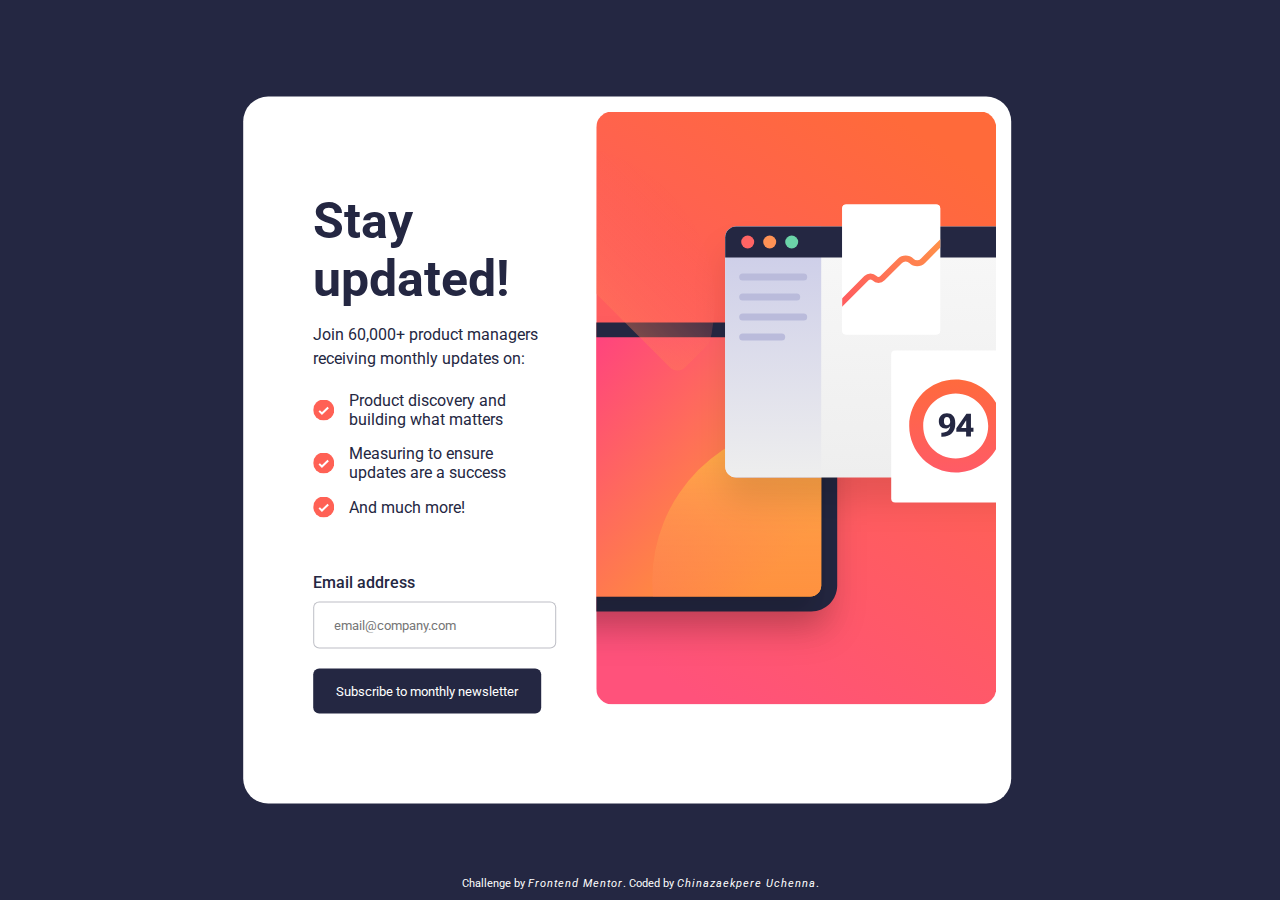
==== index.html @ 2dbe2d6a "Add files via upload" ====
<!DOCTYPE html>
<html lang="en">
  <head>
    <meta charset="UTF-8" />
    <meta name="viewport" content="width=device-width, initial-scale=1.0" />
    <!-- displays site properly based on user's device -->

    <link
      rel="icon"
      type="image/png"
      sizes="32x32"
      href="images/favicon-32x32.png"
    />

    <!-- Link to Stylesheet -->
    <link rel="stylesheet" href="style.css" />

    <title>
      Frontend Mentor | Newsletter sign-up form with success message
    </title>

    <!-- Feel free to remove these styles or customise in your own stylesheet 👍 -->
  </head>
  <body>
    <section>
      <div id="left-side">
        <!-- Sign-up form start -->
        <p class="stayUpdated">Stay updated!</p>
        <p class="join">
          Join 60,000+ product managers receiving monthly updates on:
        </p>

        <p class="list1">
          <img src="images/icon-list.svg" alt="" />
          <span class="list-text">
            Product discovery and building what matters
          </span>
        </p>
        <p class="list1">
          <img src="images/icon-list.svg" alt="" />
          <span class="list-text">
            Measuring to ensure updates are a success
          </span>
        </p>
        <p class="list1">
          <img src="images/icon-list.svg" alt="" />
          <span class="list-text"> And much more! </span>
        </p>

        <div id="mailSection">
          <p class="email_invalid">
            <span class="email"> Email address </span>
            <span class="invalid">Valid Email Required</span>
          </p>
          <input
            id="email_input"
            type="text"
            placeholder="email@company.com"
            required
          />
          <button>Subscribe to monthly newsletter</button>
        </div>
      </div>

      <div id="right-side">
        <img src="images/illustration-sign-up-desktop.svg" alt="" />
      </div>
    </section>

    <footer>
      <div class="attribution">
        Challenge by
        <a href="https://www.frontendmentor.io?ref=challenge" target="_blank"
          >Frontend Mentor</a
        >. Coded by <a href="#">Chinazaekpere Uchenna</a>.
      </div>
    </footer>
    <script src="script.js"></script>
  </body>
</html>
---- style.css ----
@import url("https://fonts.googleapis.com/css2?family=Roboto:wght@400;500;700&display=swap");

* {
  padding: 0;
  margin: 0;
  font-family: "Roboto", sans-serif;
}

body {
  background-color: hsl(234, 29%, 20%);
}

section,
#successSection {
  position: absolute;
  background-color: hsl(0, 0%, 100%);
  top: 50%;
  left: 40%;
  transform: translate(-35%, -50%);
  border-radius: 25px;
  padding: 15px;
  display: flex;
  color: hsl(234, 29%, 20%);
  justify-content: space-between;
}

#successSection {
  flex-direction: column;
  padding: 35px 40px;
  justify-content: flex-start;
  align-items: flex-start;
  width: 24%;
  transform: translate(-15%, -50%);
}

#successSection img {
  width: 15%;
  margin-bottom: 23px;
}

#email_sent {
  font-weight: 400;
}

#left-side {
  width: 40%;
  padding: 65px 55px;
  text-align: left;
}

.stayUpdated {
  font-size: 50px;
  font-weight: 700;
  padding: 15px 0;
}

.join {
  font-size: 16px;
  font-weight: 400;
  padding-bottom: 20px;
  line-height: 1.5;
}

.list1 {
  display: flex;
  align-items: center;
  /* justify-content: center; */
  padding-bottom: 15px;
}

.list-text {
  margin-left: 15px;
}

/* Mail Section */
#mailSection {
  margin-top: 40px;
  display: block;
}

#mailSection p {
  font-weight: 500;
}

.email_invalid {
  display: flex;
  justify-content: space-between;
}

.invalid {
  display: none;
  color: #ff5476;
  font-size: 14px;
}

input,
button {
  margin: 10px 0;
  border-radius: 6px;
  cursor: pointer;
}

input {
  width: 88%;
  padding: 15px 20px;
  border: 1px solid hsla(231, 7%, 60%, 0.6);
  color: hsl(231, 7%, 60%);
  font-weight: 400;
}

input:focus {
  border: 1px solid hsl(234, 29%, 20%);
  color: hsl(234, 29%, 20%);
  font-weight: 500;
}

button {
  width: 100%;
  background-color: hsl(234, 29%, 20%);
  color: hsl(0, 0%, 100%);
  border: none;
  padding: 15px 10px;
}

button:hover {
  background: linear-gradient(to right, #ff5476, #ff6740);
  box-shadow: 0px 20px 15px rgba(255, 84, 118, 0.25);
}

footer {
  position: absolute;
  bottom: 0;
  left: 0;
  width: 100%;
  color: hsl(0, 0%, 100%);
  padding: 10px 0;
  text-align: center;
}

section {
  margin-bottom: 60px;
}

.attribution {
  font-size: 11px;
  text-align: center;
}

.attribution a {
  text-decoration: none;
  color: hsl(0, 0%, 100%);
  font-weight: 400;
  letter-spacing: 1px;
  font-style: italic;
}

.attribution a:hover {
  color: #ff5476;
  text-decoration: underline;
}
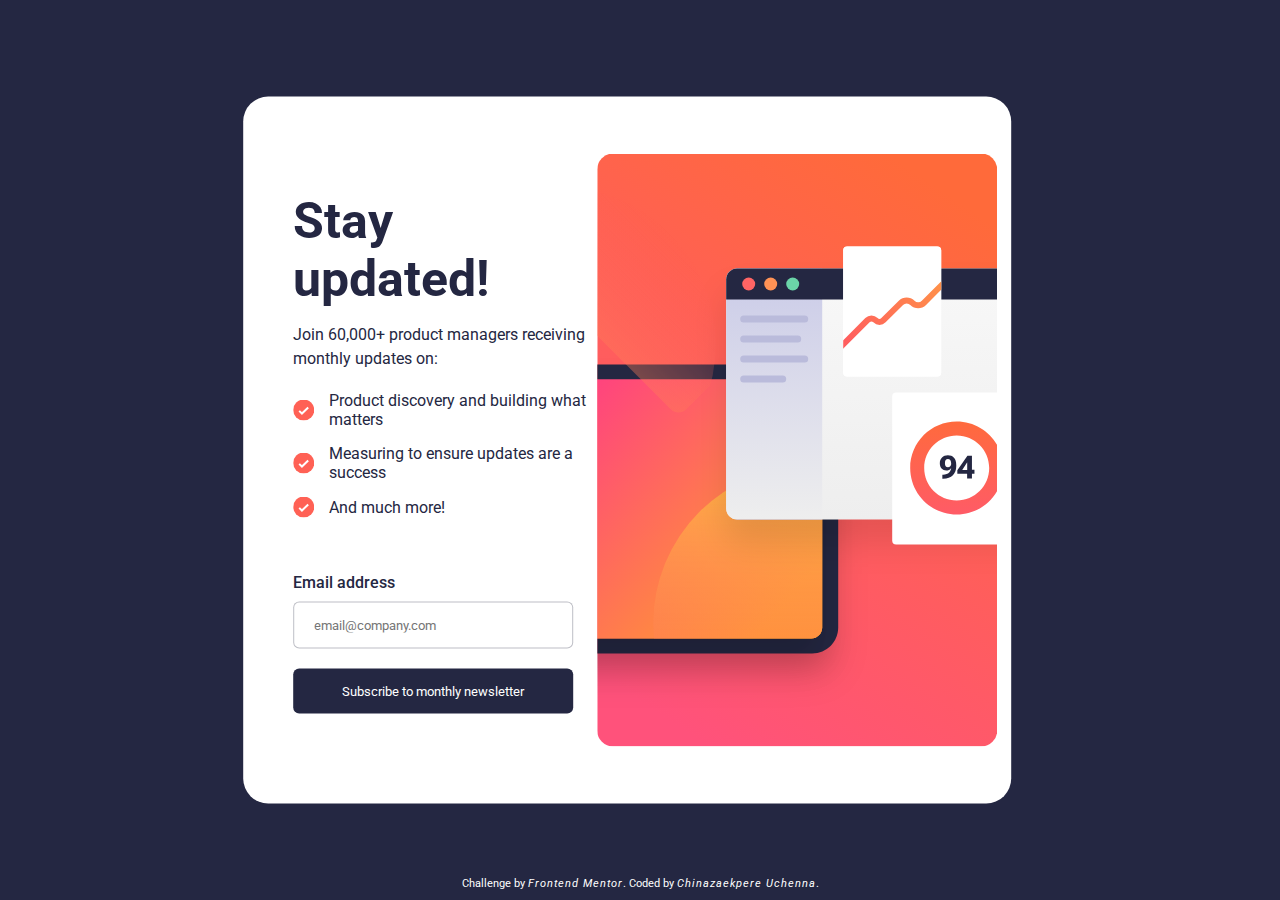
==== commit 88b71761: "updated mobile design" ====
--- a/index.html
+++ b/index.html
@@ -18,8 +18,6 @@
     <title>
       Frontend Mentor | Newsletter sign-up form with success message
     </title>
-
-    <!-- Feel free to remove these styles or customise in your own stylesheet 👍 -->
   </head>
   <body>
     <section>
@@ -63,7 +61,16 @@
       </div>
 
       <div id="right-side">
-        <img src="images/illustration-sign-up-desktop.svg" alt="" />
+        <img
+          class="desktop_size"
+          src="images/illustration-sign-up-desktop.svg"
+          alt=""
+        />
+        <img
+          class="mobile_size"
+          src="images/illustration-sign-up-mobile.svg"
+          alt=""
+        />
       </div>
     </section>
 
@@ -72,7 +79,12 @@
         Challenge by
         <a href="https://www.frontendmentor.io?ref=challenge" target="_blank"
           >Frontend Mentor</a
-        >. Coded by <a href="#">Chinazaekpere Uchenna</a>.
+        >. Coded by
+        <a
+          href="https://github.com/overdose-dev/Newsletter-Signup-Form"
+          target="_blank"
+          >Chinazaekpere Uchenna</a
+        >.
       </div>
     </footer>
     <script src="script.js"></script>
--- a/style.css
+++ b/style.css
@@ -4,6 +4,7 @@
   padding: 0;
   margin: 0;
   font-family: "Roboto", sans-serif;
+  box-sizing: border-box;
 }
 
 body {
@@ -18,7 +19,7 @@
   left: 40%;
   transform: translate(-35%, -50%);
   border-radius: 25px;
-  padding: 15px;
+  padding: 15px 14px 15px 0;
   display: flex;
   color: hsl(234, 29%, 20%);
   justify-content: space-between;
@@ -38,14 +39,30 @@
   margin-bottom: 23px;
 }
 
+.mobile_size {
+  display: none;
+}
+
+.desktop_size {
+  display: block;
+  justify-content: center;
+  align-items: center;
+}
+
 #email_sent {
   font-weight: 400;
 }
 
 #left-side {
-  width: 40%;
-  padding: 65px 55px;
+  width: 50%;
+  padding: 65px 0 65px 50px;
   text-align: left;
+}
+
+#right-side {
+  justify-content: center;
+  align-items: center;
+  display: flex;
 }
 
 .stayUpdated {
@@ -64,7 +81,6 @@
 .list1 {
   display: flex;
   align-items: center;
-  /* justify-content: center; */
   padding-bottom: 15px;
 }
 
@@ -91,6 +107,7 @@
   display: none;
   color: #ff5476;
   font-size: 14px;
+  margin-right: 30px;
 }
 
 input,
@@ -101,7 +118,7 @@
 }
 
 input {
-  width: 88%;
+  width: 92%;
   padding: 15px 20px;
   border: 1px solid hsla(231, 7%, 60%, 0.6);
   color: hsl(231, 7%, 60%);
@@ -115,7 +132,7 @@
 }
 
 button {
-  width: 100%;
+  width: 92%;
   background-color: hsl(234, 29%, 20%);
   color: hsl(0, 0%, 100%);
   border: none;
@@ -137,10 +154,6 @@
   text-align: center;
 }
 
-section {
-  margin-bottom: 60px;
-}
-
 .attribution {
   font-size: 11px;
   text-align: center;
@@ -158,3 +171,75 @@
   color: #ff5476;
   text-decoration: underline;
 }
+
+@media (min-width: 2500px) {
+}
+
+@media (max-width: 1024px) {
+}
+
+@media screen and (max-width: 768px) {
+}
+
+@media (max-width: 430px) {
+  section,
+  #successSection {
+    position: relative;
+    top: 0;
+    left: 0;
+    right: 0;
+    transform: none;
+    flex-direction: column-reverse;
+    width: 100%;
+    border-radius: 0;
+    margin: 0;
+    padding: 0;
+    justify-content: center;
+    align-items: center;
+  }
+
+  #left-side {
+    width: 100%;
+    padding: 20px 20px;
+  }
+
+  #right-side img {
+    width: 100%;
+    margin: 0;
+  }
+
+  .mobile_size {
+    display: block;
+  }
+
+  .desktop_size {
+    display: none;
+  }
+
+  .stayUpdated {
+    font-size: 38px;
+  }
+
+  .invalid {
+    margin-right: 0;
+    text-align: right;
+  }
+
+  button,
+  input {
+    width: 100%;
+  }
+
+  .attribution {
+    /* position: static; */
+    bottom: 0;
+    color: hsl(234, 29%, 20%);
+    text-align: center;
+    margin-top: 15px;
+    display: none;
+  }
+
+  .attribution a {
+    color: hsl(234, 29%, 20%);
+  }
+}
